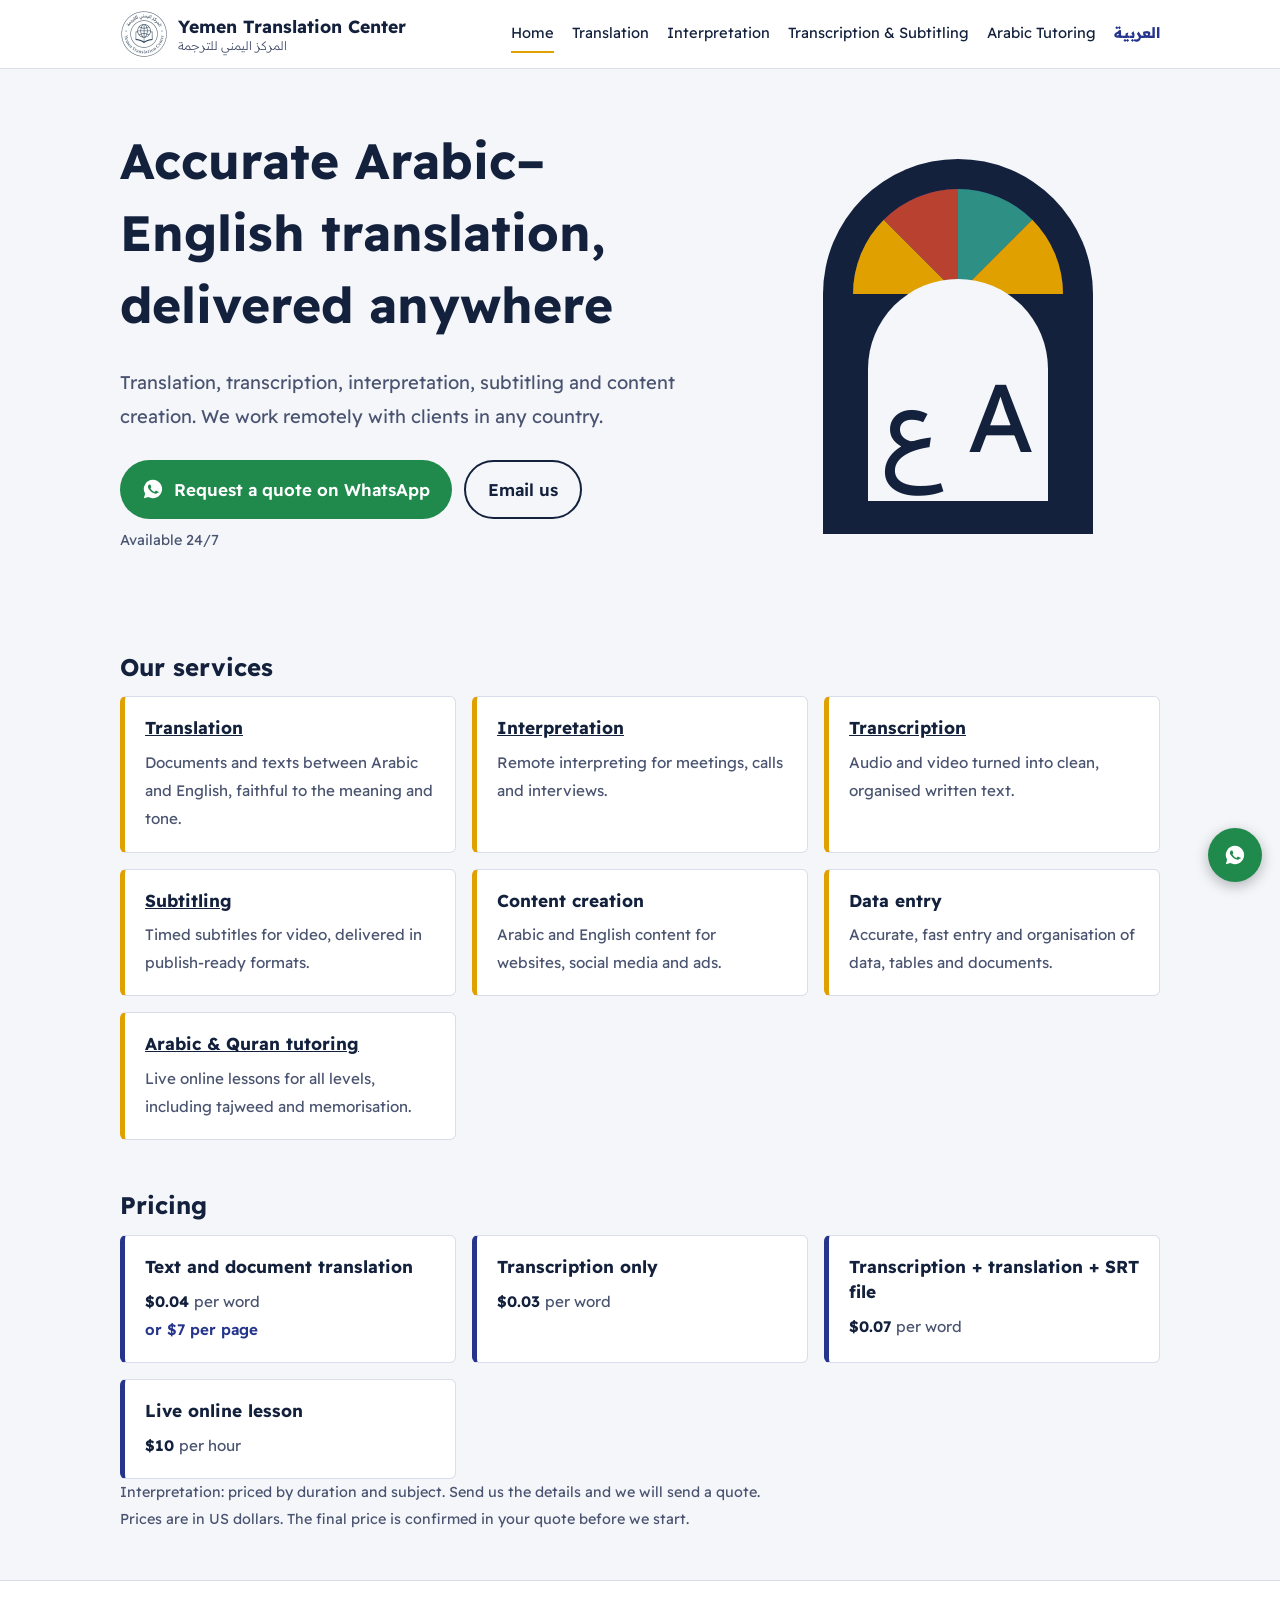
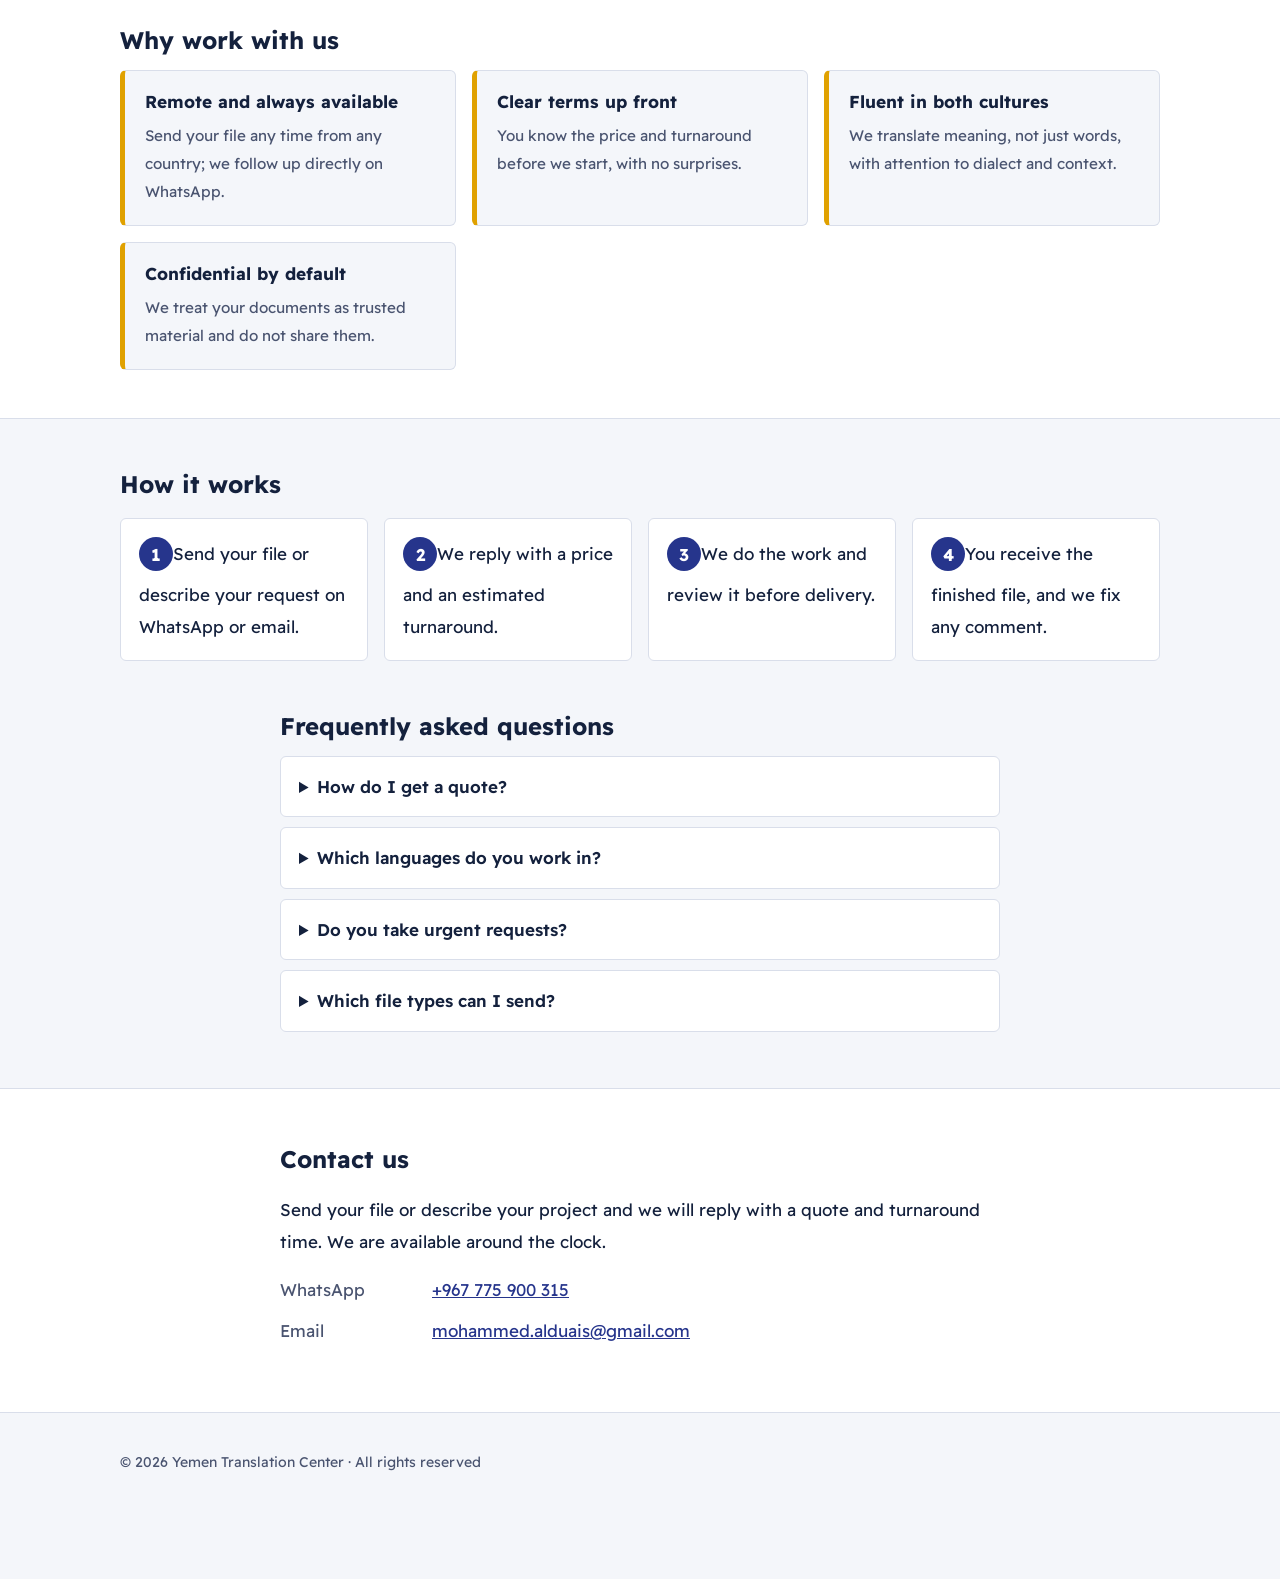
==== en/index.html @ b62b2323 "Launch bilingual Yemen Translation Center website" ====
<!doctype html>
<html lang="en" dir="ltr">
<head><meta charset="utf-8"><meta name="viewport" content="width=device-width, initial-scale=1">
<title>Yemen Translation Center | Arabic–English Translation, Transcription &amp; Interpretation</title><meta name="description" content="Professional Arabic–English translation, transcription, remote interpretation, subtitling, content creation and data entry, available 24/7. Request a quote on WhatsApp.">
<link rel="canonical" href="https://duaistranslations.github.io/DTC/en/"><link rel="alternate" hreflang="ar" href="https://duaistranslations.github.io/DTC/"><link rel="alternate" hreflang="en" href="https://duaistranslations.github.io/DTC/en/"><link rel="alternate" hreflang="x-default" href="https://duaistranslations.github.io/DTC/">
<meta property="og:type" content="website"><meta property="og:title" content="Yemen Translation Center | Arabic–English Translation, Transcription &amp; Interpretation"><meta property="og:description" content="Professional Arabic–English translation, transcription, remote interpretation, subtitling, content creation and data entry, available 24/7. Request a quote on WhatsApp."><meta property="og:url" content="https://duaistranslations.github.io/DTC/en/"><meta property="og:locale" content="en_US">
<meta name="theme-color" content="#14213D"><link rel="icon" href="../favicon.svg" type="image/svg+xml"><link rel="apple-touch-icon" href="../apple-touch-icon.png"><meta property="og:image" content="https://duaistranslations.github.io/DTC/logo.png">
<link rel="preconnect" href="https://fonts.googleapis.com"><link rel="preconnect" href="https://fonts.gstatic.com" crossorigin>
<link rel="stylesheet" href="https://fonts.googleapis.com/css2?family=Readex+Pro:wght@300;400;600;700&display=swap">
<link rel="stylesheet" href="../style.css"><script type="application/ld+json">{"@context": "https://schema.org", "@type": "ProfessionalService", "name": "Yemen Translation Center", "alternateName": "المركز اليمني للترجمة", "url": "https://duaistranslations.github.io/DTC/", "email": "mohammed.alduais@gmail.com", "telephone": "+967775900315", "availableLanguage": ["Arabic", "English"], "areaServed": "Worldwide", "priceRange": "$0.03-$0.07 per word; $10 per hour (lessons)", "currenciesAccepted": "USD", "description": "Professional Arabic–English translation, transcription, remote interpretation, subtitling, content creation and data entry, available 24/7. Request a quote on WhatsApp.", "openingHours": "Mo-Su 00:00-23:59", "knowsAbout": ["Translation", "Interpretation", "Transcription", "Subtitling", "Arabic language tutoring"]}</script><script type="application/ld+json">{"@context": "https://schema.org", "@type": "FAQPage", "mainEntity": [{"@type": "Question", "name": "How do I get a quote?", "acceptedAnswer": {"@type": "Answer", "text": "Send the file or a description of the project on WhatsApp or email. We reply with a price and turnaround, Written translation is $0.04 per word or $7 per page, transcription only is $0.03 per word, transcription with translation and an SRT file is $0.07 per word, and Arabic lessons are $10 per hour."}}, {"@type": "Question", "name": "Which languages do you work in?", "acceptedAnswer": {"@type": "Answer", "text": "Arabic and English. For other languages, message us and we will tell you what we can do."}}, {"@type": "Question", "name": "Do you take urgent requests?", "acceptedAnswer": {"@type": "Answer", "text": "Yes, we are available around the clock. Please state your deadline in your message."}}, {"@type": "Question", "name": "Which file types can I send?", "acceptedAnswer": {"@type": "Answer", "text": "Word, PDF, PowerPoint, Excel and clear images of documents, as well as audio and video files for transcription and subtitling."}}]}</script></head>
<body><a class="skip" href="#main">Skip to content</a>
<header class="top"><div class="wrap bar"><a class="brand" href="./"><img src="../logo-header.png" width="48" height="48" alt=""><span><b>Yemen Translation Center</b><small>المركز اليمني للترجمة</small></span></a>
<nav aria-label="Main"><a href="./" aria-current="page">Home</a><a href="translation/">Translation</a><a href="interpretation/">Interpretation</a><a href="transcription/">Transcription &amp; Subtitling</a><a href="tutoring/">Arabic Tutoring</a><a class="lang" href="../" hreflang="ar" lang="ar">العربية</a></nav></div></header>
<main id="main"><section class="hero"><div class="wrap hero-grid"><div>
<h1>Accurate Arabic–English translation, delivered anywhere</h1><p class="lead">Translation, transcription, interpretation, subtitling and content creation. We work remotely with clients in any country.</p>
<p class="btns"><a class="btn" href="https://wa.me/967775900315?text=Hello%2C%20I%20would%20like%20a%20quote%20for%3A%20"><svg viewBox="0 0 24 24" width="22" height="22" aria-hidden="true"><path fill="currentColor" d="M12 2a10 10 0 0 0-8.6 15.1L2 22l5-1.3A10 10 0 1 0 12 2zm5.2 13.9c-.2.6-1.300 1.200-1.800 1.200-.5.1-1 .2-3.200-.7-2.700-1.100-4.400-3.800-4.600-4-.1-.2-1.100-1.500-1.100-2.800s.7-2 1-2.300c.2-.3.500-.3.700-.3h.5c.2 0 .4 0 .6.500l.8 2c.1.2.1.4 0 .5l-.3.500-.4.400c-.1.200-.3.300-.1.600.2.300.8 1.300 1.700 2.100 1.200 1 2.100 1.300 2.400 1.500.3.100.5.100.6-.1l.9-1.100c.2-.3.400-.2.700-.1l1.900.9c.3.100.5.200.5.300.1.200.1.800-.1 1.400z"/></svg><span>Request a quote on WhatsApp</span></a><a class="btn ghost" href="mailto:mohammed.alduais@gmail.com">Email us</a></p>
<p class="note">Available 24/7</p></div><svg class="arch" viewBox="0 0 200 260" aria-hidden="true" focusable="false">
<path d="M10 260V100a90 90 0 0 1 180 0v160z" fill="#14213D"/>
<g transform="translate(100 100)">
<path d="M-70 0a70 70 0 0 1 140 0z" fill="#26358C"/>
<path d="M0 0L-70 0A70 70 0 0 1 -49.5 -49.5z" fill="#E0A100"/>
<path d="M0 0L-49.5 -49.5A70 70 0 0 1 0 -70z" fill="#B8412F"/>
<path d="M0 0L0 -70A70 70 0 0 1 49.5 -49.5z" fill="#2E8F84"/>
<path d="M0 0L49.5 -49.5A70 70 0 0 1 70 0z" fill="#E0A100"/>
</g>
<path d="M40 238V150a60 60 0 0 1 120 0v88z" fill="#F4F6FA"/>
<text x="100" y="205" text-anchor="middle" font-size="64" font-family="Readex Pro,Tahoma,sans-serif" fill="#14213D">ع A</text>
</svg></div></section><section class="wrap"><h2>Our services</h2><ul class="grid"><li><h3><a href="translation/">Translation</a></h3><p>Documents and texts between Arabic and English, faithful to the meaning and tone.</p></li><li><h3><a href="interpretation/">Interpretation</a></h3><p>Remote interpreting for meetings, calls and interviews.</p></li><li><h3><a href="transcription/">Transcription</a></h3><p>Audio and video turned into clean, organised written text.</p></li><li><h3><a href="transcription/">Subtitling</a></h3><p>Timed subtitles for video, delivered in publish-ready formats.</p></li><li><h3>Content creation</h3><p>Arabic and English content for websites, social media and ads.</p></li><li><h3>Data entry</h3><p>Accurate, fast entry and organisation of data, tables and documents.</p></li><li><h3><a href="tutoring/">Arabic &amp; Quran tutoring</a></h3><p>Live online lessons for all levels, including tajweed and memorisation.</p></li></ul></section><section class="wrap"><h2>Pricing</h2><ul class="grid prices"><li><h3>Text and document translation</h3><p class="price"><bdi dir="ltr">$0.04</bdi> <span>per word</span></p><p class="alt">or $7 per page</p></li><li><h3>Transcription only</h3><p class="price"><bdi dir="ltr">$0.03</bdi> <span>per word</span></p></li><li><h3>Transcription + translation + SRT file</h3><p class="price"><bdi dir="ltr">$0.07</bdi> <span>per word</span></p></li><li><h3>Live online lesson</h3><p class="price"><bdi dir="ltr">$10</bdi> <span>per hour</span></p></li></ul><p class="note">Interpretation: priced by duration and subject. Send us the details and we will send a quote.</p><p class="note">Prices are in US dollars. The final price is confirmed in your quote before we start.</p></section><section class="band"><div class="wrap"><h2>Why work with us</h2><ul class="grid two"><li><h3>Remote and always available</h3><p>Send your file any time from any country; we follow up directly on WhatsApp.</p></li><li><h3>Clear terms up front</h3><p>You know the price and turnaround before we start, with no surprises.</p></li><li><h3>Fluent in both cultures</h3><p>We translate meaning, not just words, with attention to dialect and context.</p></li><li><h3>Confidential by default</h3><p>We treat your documents as trusted material and do not share them.</p></li></ul></div></section><section class="wrap"><h2>How it works</h2><ol class="steps"><li>Send your file or describe your request on WhatsApp or email.</li><li>We reply with a price and an estimated turnaround.</li><li>We do the work and review it before delivery.</li><li>You receive the finished file, and we fix any comment.</li></ol></section><section class="wrap narrow"><h2>Frequently asked questions</h2><details><summary>How do I get a quote?</summary><p>Send the file or a description of the project on WhatsApp or email. We reply with a price and turnaround, Written translation is $0.04 per word or $7 per page, transcription only is $0.03 per word, transcription with translation and an SRT file is $0.07 per word, and Arabic lessons are $10 per hour.</p></details><details><summary>Which languages do you work in?</summary><p>Arabic and English. For other languages, message us and we will tell you what we can do.</p></details><details><summary>Do you take urgent requests?</summary><p>Yes, we are available around the clock. Please state your deadline in your message.</p></details><details><summary>Which file types can I send?</summary><p>Word, PDF, PowerPoint, Excel and clear images of documents, as well as audio and video files for transcription and subtitling.</p></details></section><section class="band contact" id="contact"><div class="wrap narrow"><h2>Contact us</h2><p>Send your file or describe your project and we will reply with a quote and turnaround time. We are available around the clock.</p>
<ul class="contact-list"><li><span>WhatsApp</span><a href="https://wa.me/967775900315?text=Hello%2C%20I%20would%20like%20a%20quote%20for%3A%20" dir="ltr">+967 775 900 315</a></li>
<li><span>Email</span><a href="mailto:mohammed.alduais@gmail.com" dir="ltr">mohammed.alduais@gmail.com</a></li></ul></div></section></main>
<footer><div class="wrap"><p>© 2026 Yemen Translation Center · All rights reserved</p></div></footer>
<a class="fab" href="https://wa.me/967775900315?text=Hello%2C%20I%20would%20like%20a%20quote%20for%3A%20" aria-label="WhatsApp"><svg viewBox="0 0 24 24" width="22" height="22" aria-hidden="true"><path fill="currentColor" d="M12 2a10 10 0 0 0-8.6 15.1L2 22l5-1.3A10 10 0 1 0 12 2zm5.2 13.9c-.2.6-1.300 1.200-1.800 1.200-.5.1-1 .2-3.200-.7-2.700-1.100-4.400-3.800-4.600-4-.1-.2-1.100-1.500-1.100-2.800s.7-2 1-2.300c.2-.3.500-.3.700-.3h.5c.2 0 .4 0 .6.500l.8 2c.1.2.1.4 0 .5l-.3.500-.4.400c-.1.200-.3.300-.1.600.2.300.8 1.300 1.700 2.100 1.200 1 2.100 1.300 2.400 1.500.3.100.5.100.6-.1l.9-1.100c.2-.3.400-.2.700-.1l1.900.9c.3.100.5.200.5.300.1.200.1.800-.1 1.400z"/></svg></a>
</body></html>
---- style.css ----
:root{--ink:#14213D;--ind:#26358C;--amber:#E0A100;--bg:#F4F6FA;--card:#fff;--line:#D9DEEA;--mute:#4A5470;--wa:#1F8A4C}
@media(prefers-color-scheme:dark){:root{--ink:#EDF0F8;--ind:#9DB0FF;--bg:#0F1628;--card:#18213A;--line:#2B3656;--mute:#AAB3CC}}
*{box-sizing:border-box}html{scroll-behavior:smooth}
body{margin:0;background:var(--bg);color:var(--ink);font-family:"Readex Pro",Tahoma,"Segoe UI",system-ui,sans-serif;line-height:1.85;font-size:17px}
.wrap{max-width:1080px;margin-inline:auto;padding-inline:20px}.narrow{max-width:760px}
a{color:var(--ind)}a:focus-visible,summary:focus-visible,.btn:focus-visible{outline:3px solid var(--amber);outline-offset:3px}
.skip{position:absolute;inset-inline-start:-999px}.skip:focus{inset-inline-start:8px;top:8px;background:#fff;color:#000;padding:8px 12px;z-index:9}
.top{background:var(--card);border-bottom:1px solid var(--line);position:sticky;top:0;z-index:5}
.bar{display:flex;flex-wrap:wrap;align-items:center;justify-content:space-between;gap:6px 24px;padding-block:10px}
.brand{text-decoration:none;color:var(--ink);display:flex;align-items:center;gap:10px;line-height:1.3}.brand span{display:flex;flex-direction:column}.brand img{border-radius:50%;background:#fff}.brand b{font-size:1.1rem}.brand small{color:var(--mute);font-size:.75rem;font-weight:300}
nav{display:flex;flex-wrap:wrap;gap:2px 18px;font-size:.92rem}nav a{color:var(--ink);text-decoration:none;padding:4px 0;border-bottom:2px solid transparent}
nav a:hover,nav a[aria-current]{border-color:var(--amber)}nav .lang{font-weight:700;color:var(--ind)}
h1,h2,h3{line-height:1.45;margin:0 0 .5em}h1{font-size:clamp(1.9rem,4.6vw,3.1rem);font-weight:700}h2{font-size:1.5rem;margin-top:2em}h3{font-size:1.08rem}
.hero{padding:56px 0 48px}.hero-grid{display:grid;grid-template-columns:1.5fr 1fr;gap:32px;align-items:center}
.arch{width:100%;max-width:300px;justify-self:center}.lead{font-size:1.15rem;color:var(--mute);max-width:56ch}
.btns{display:flex;flex-wrap:wrap;gap:12px;margin:26px 0 8px}
.btn{display:inline-flex;gap:10px;align-items:center;background:var(--wa);color:#fff;text-decoration:none;font-weight:600;padding:12px 22px;border-radius:999px}
.btn:hover{filter:brightness(1.1)}.btn.ghost{background:transparent;color:var(--ink);border:2px solid var(--ink)}
.note{color:var(--mute);font-size:.9rem;margin:0}
.grid{list-style:none;margin:0;padding:0;display:grid;grid-template-columns:repeat(auto-fill,minmax(250px,1fr));gap:16px}.grid.two{grid-template-columns:repeat(auto-fill,minmax(320px,1fr))}
.grid li{background:var(--card);border:1px solid var(--line);border-inline-start:5px solid var(--amber);padding:18px 20px;border-radius:6px}
.grid li p{margin:0;color:var(--mute);font-size:.95rem}.grid h3 a{color:var(--ink)}
.prices li{border-inline-start-color:var(--ind)}.price{font-size:1.6rem;font-weight:700;color:var(--ink)!important;margin:4px 0}.price span{font-size:.95rem;font-weight:400;color:var(--mute)}.alt{font-weight:600;color:var(--ind)!important}
.band{background:var(--card);border-block:1px solid var(--line);margin-top:48px;padding-block:8px 48px}.band h2{margin-top:1.4em}
.band .grid li{background:var(--bg)}
.steps{counter-reset:s;list-style:none;padding:0;display:grid;grid-template-columns:repeat(auto-fit,minmax(200px,1fr));gap:16px}
.steps li{counter-increment:s;background:var(--card);border:1px solid var(--line);border-radius:6px;padding:18px}
.steps li::before{content:counter(s);display:inline-grid;place-items:center;width:34px;height:34px;border-radius:50%;background:var(--ind);color:#fff;font-weight:700;margin-bottom:8px}
details{background:var(--card);border:1px solid var(--line);border-radius:6px;margin-bottom:10px;padding:0 18px}summary{cursor:pointer;font-weight:600;padding:14px 0}details p{margin:0 0 14px;color:var(--mute)}
.pagehead{padding:48px 0 8px}.prose h2:first-child{margin-top:.5em}
.list{padding-inline-start:1.3em}.list li{margin-bottom:.4em}
.tablewrap{overflow-x:auto}table{border-collapse:collapse;width:100%;background:var(--card)}th,td{border:1px solid var(--line);padding:10px 14px;text-align:start;vertical-align:top}th{background:var(--ink);color:var(--bg)}
.chips{display:flex;flex-wrap:wrap;gap:10px}.chips a{border:1px solid var(--line);background:var(--card);padding:6px 16px;border-radius:999px;text-decoration:none}
.contact{margin-top:56px;padding-block:20px 48px}.contact-list{list-style:none;padding:0;display:grid;gap:10px}
.contact-list li{display:flex;flex-wrap:wrap;gap:6px 16px;align-items:baseline}.contact-list span{min-width:8em;color:var(--mute)}
footer{padding:22px 0 90px;color:var(--mute);font-size:.88rem}
.fab{position:fixed;inset-inline-end:18px;bottom:18px;width:54px;height:54px;border-radius:50%;background:var(--wa);color:#fff;display:grid;place-items:center;box-shadow:0 4px 14px rgba(0,0,0,.28)}
@media(max-width:760px){.hero-grid{grid-template-columns:1fr}.arch{max-width:200px;order:-1}body{font-size:16px}}
@media(prefers-reduced-motion:reduce){html{scroll-behavior:auto}}
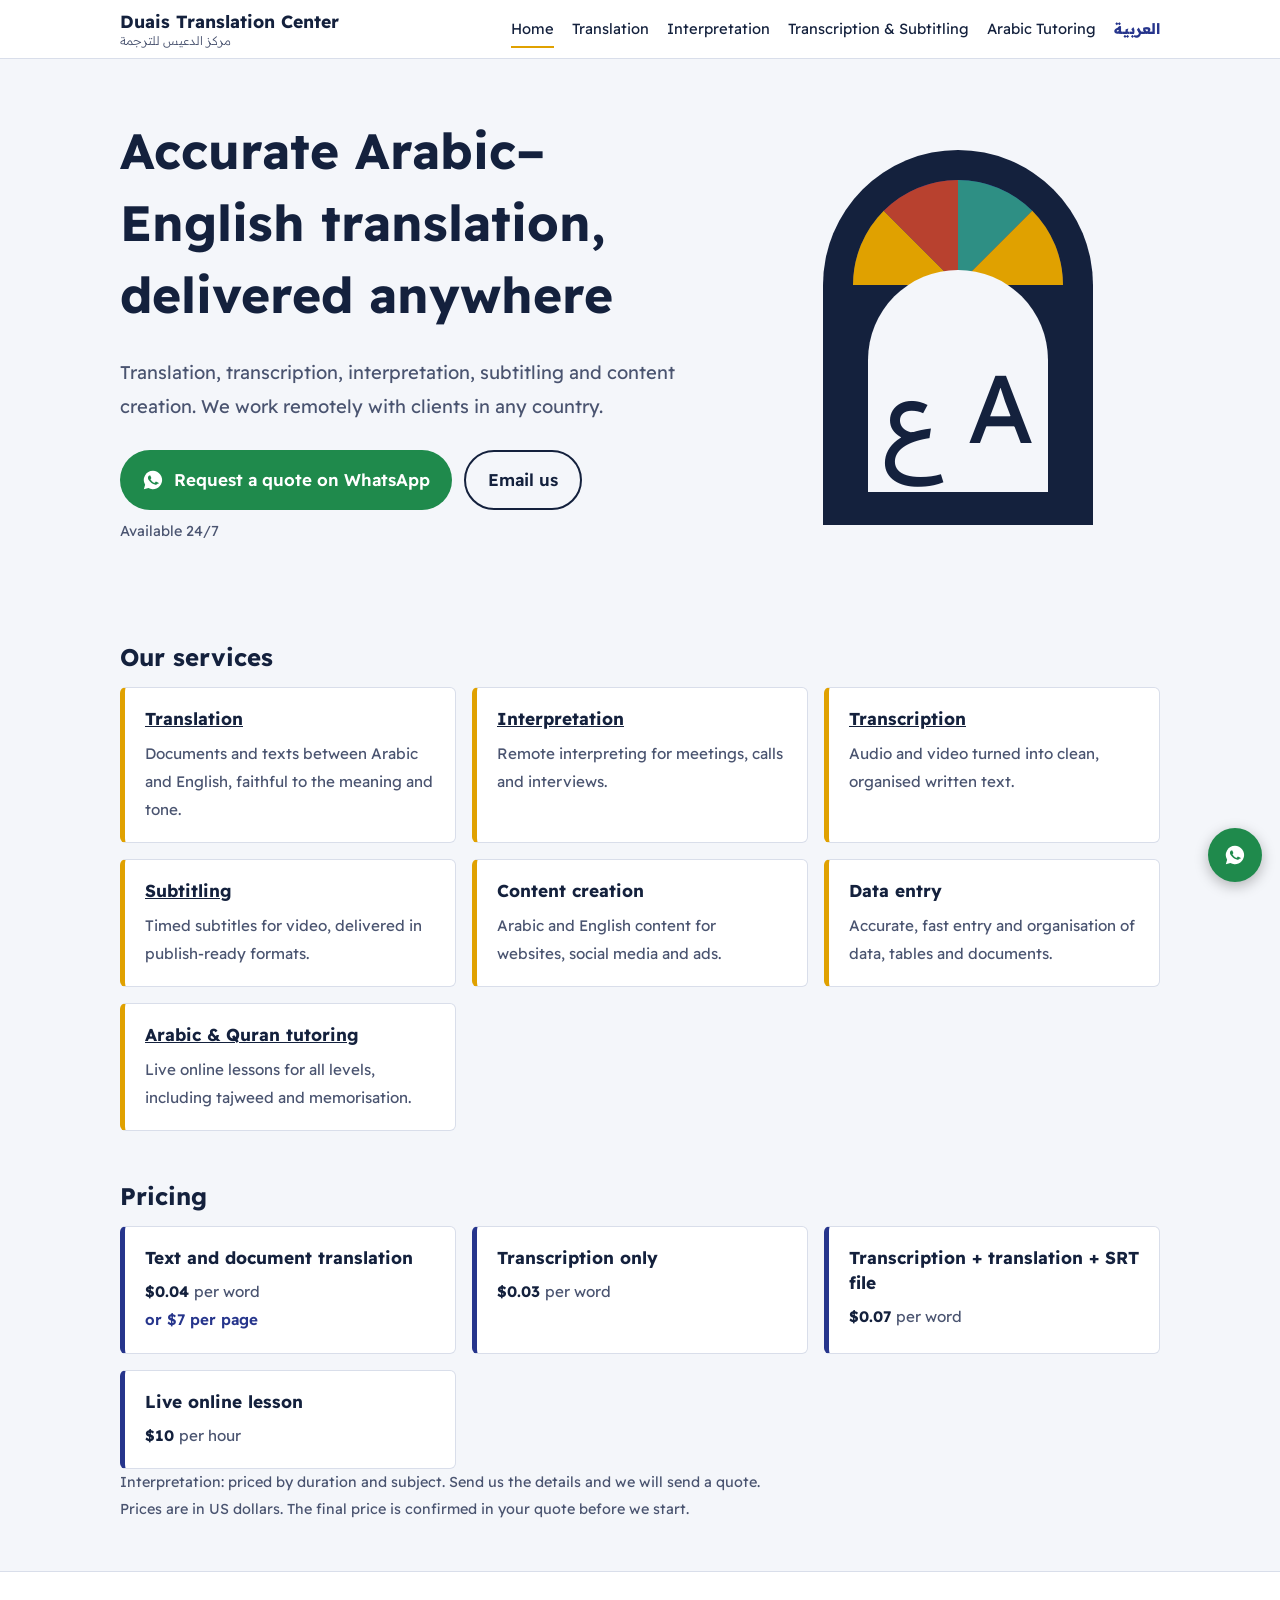
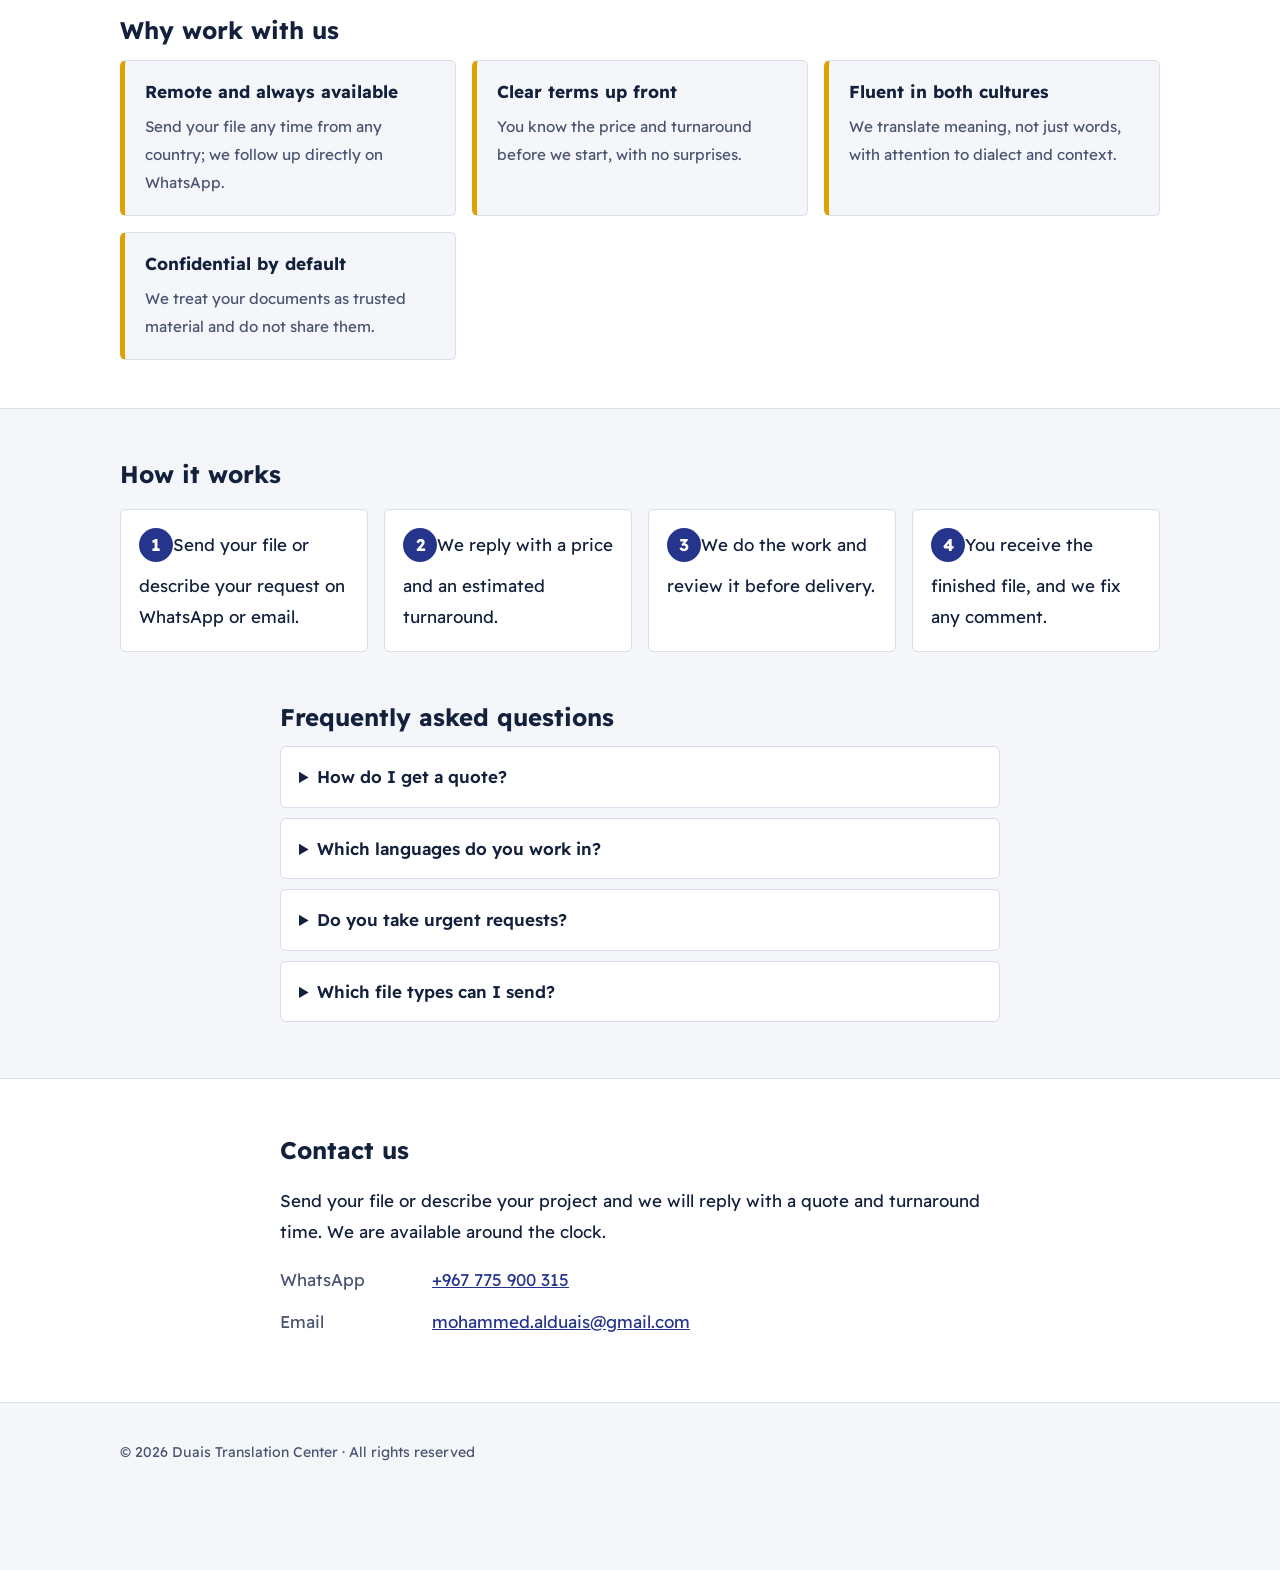
==== commit c6a8211b: "Rename to Duais Translation Center (مركز الدعيس للترجمة)" ====
--- a/en/index.html
+++ b/en/index.html
@@ -1,15 +1,15 @@
 <!doctype html>
 <html lang="en" dir="ltr">
 <head><meta charset="utf-8"><meta name="viewport" content="width=device-width, initial-scale=1">
-<title>Yemen Translation Center | Arabic–English Translation, Transcription &amp; Interpretation</title><meta name="description" content="Professional Arabic–English translation, transcription, remote interpretation, subtitling, content creation and data entry, available 24/7. Request a quote on WhatsApp.">
+<title>Duais Translation Center | Arabic–English Translation, Transcription &amp; Interpretation</title><meta name="description" content="Professional Arabic–English translation, transcription, remote interpretation, subtitling, content creation and data entry, available 24/7. Request a quote on WhatsApp.">
 <link rel="canonical" href="https://duaistranslations.github.io/DTC/en/"><link rel="alternate" hreflang="ar" href="https://duaistranslations.github.io/DTC/"><link rel="alternate" hreflang="en" href="https://duaistranslations.github.io/DTC/en/"><link rel="alternate" hreflang="x-default" href="https://duaistranslations.github.io/DTC/">
-<meta property="og:type" content="website"><meta property="og:title" content="Yemen Translation Center | Arabic–English Translation, Transcription &amp; Interpretation"><meta property="og:description" content="Professional Arabic–English translation, transcription, remote interpretation, subtitling, content creation and data entry, available 24/7. Request a quote on WhatsApp."><meta property="og:url" content="https://duaistranslations.github.io/DTC/en/"><meta property="og:locale" content="en_US">
-<meta name="theme-color" content="#14213D"><link rel="icon" href="../favicon.svg" type="image/svg+xml"><link rel="apple-touch-icon" href="../apple-touch-icon.png"><meta property="og:image" content="https://duaistranslations.github.io/DTC/logo.png">
+<meta property="og:type" content="website"><meta property="og:title" content="Duais Translation Center | Arabic–English Translation, Transcription &amp; Interpretation"><meta property="og:description" content="Professional Arabic–English translation, transcription, remote interpretation, subtitling, content creation and data entry, available 24/7. Request a quote on WhatsApp."><meta property="og:url" content="https://duaistranslations.github.io/DTC/en/"><meta property="og:locale" content="en_US">
+<meta name="theme-color" content="#14213D"><link rel="icon" href="../favicon.svg" type="image/svg+xml">
 <link rel="preconnect" href="https://fonts.googleapis.com"><link rel="preconnect" href="https://fonts.gstatic.com" crossorigin>
 <link rel="stylesheet" href="https://fonts.googleapis.com/css2?family=Readex+Pro:wght@300;400;600;700&display=swap">
-<link rel="stylesheet" href="../style.css"><script type="application/ld+json">{"@context": "https://schema.org", "@type": "ProfessionalService", "name": "Yemen Translation Center", "alternateName": "المركز اليمني للترجمة", "url": "https://duaistranslations.github.io/DTC/", "email": "mohammed.alduais@gmail.com", "telephone": "+967775900315", "availableLanguage": ["Arabic", "English"], "areaServed": "Worldwide", "priceRange": "$0.03-$0.07 per word; $10 per hour (lessons)", "currenciesAccepted": "USD", "description": "Professional Arabic–English translation, transcription, remote interpretation, subtitling, content creation and data entry, available 24/7. Request a quote on WhatsApp.", "openingHours": "Mo-Su 00:00-23:59", "knowsAbout": ["Translation", "Interpretation", "Transcription", "Subtitling", "Arabic language tutoring"]}</script><script type="application/ld+json">{"@context": "https://schema.org", "@type": "FAQPage", "mainEntity": [{"@type": "Question", "name": "How do I get a quote?", "acceptedAnswer": {"@type": "Answer", "text": "Send the file or a description of the project on WhatsApp or email. We reply with a price and turnaround, Written translation is $0.04 per word or $7 per page, transcription only is $0.03 per word, transcription with translation and an SRT file is $0.07 per word, and Arabic lessons are $10 per hour."}}, {"@type": "Question", "name": "Which languages do you work in?", "acceptedAnswer": {"@type": "Answer", "text": "Arabic and English. For other languages, message us and we will tell you what we can do."}}, {"@type": "Question", "name": "Do you take urgent requests?", "acceptedAnswer": {"@type": "Answer", "text": "Yes, we are available around the clock. Please state your deadline in your message."}}, {"@type": "Question", "name": "Which file types can I send?", "acceptedAnswer": {"@type": "Answer", "text": "Word, PDF, PowerPoint, Excel and clear images of documents, as well as audio and video files for transcription and subtitling."}}]}</script></head>
+<link rel="stylesheet" href="../style.css"><script type="application/ld+json">{"@context": "https://schema.org", "@type": "ProfessionalService", "name": "Duais Translation Center", "alternateName": "مركز الدعيس للترجمة", "url": "https://duaistranslations.github.io/DTC/", "email": "mohammed.alduais@gmail.com", "telephone": "+967775900315", "availableLanguage": ["Arabic", "English"], "areaServed": "Worldwide", "priceRange": "$0.03-$0.07 per word; $10 per hour (lessons)", "currenciesAccepted": "USD", "description": "Professional Arabic–English translation, transcription, remote interpretation, subtitling, content creation and data entry, available 24/7. Request a quote on WhatsApp.", "openingHours": "Mo-Su 00:00-23:59", "knowsAbout": ["Translation", "Interpretation", "Transcription", "Subtitling", "Arabic language tutoring"]}</script><script type="application/ld+json">{"@context": "https://schema.org", "@type": "FAQPage", "mainEntity": [{"@type": "Question", "name": "How do I get a quote?", "acceptedAnswer": {"@type": "Answer", "text": "Send the file or a description of the project on WhatsApp or email. We reply with a price and turnaround, Written translation is $0.04 per word or $7 per page, transcription only is $0.03 per word, transcription with translation and an SRT file is $0.07 per word, and Arabic lessons are $10 per hour."}}, {"@type": "Question", "name": "Which languages do you work in?", "acceptedAnswer": {"@type": "Answer", "text": "Arabic and English. For other languages, message us and we will tell you what we can do."}}, {"@type": "Question", "name": "Do you take urgent requests?", "acceptedAnswer": {"@type": "Answer", "text": "Yes, we are available around the clock. Please state your deadline in your message."}}, {"@type": "Question", "name": "Which file types can I send?", "acceptedAnswer": {"@type": "Answer", "text": "Word, PDF, PowerPoint, Excel and clear images of documents, as well as audio and video files for transcription and subtitling."}}]}</script></head>
 <body><a class="skip" href="#main">Skip to content</a>
-<header class="top"><div class="wrap bar"><a class="brand" href="./"><img src="../logo-header.png" width="48" height="48" alt=""><span><b>Yemen Translation Center</b><small>المركز اليمني للترجمة</small></span></a>
+<header class="top"><div class="wrap bar"><a class="brand" href="./"><span><b>Duais Translation Center</b><small>مركز الدعيس للترجمة</small></span></a>
 <nav aria-label="Main"><a href="./" aria-current="page">Home</a><a href="translation/">Translation</a><a href="interpretation/">Interpretation</a><a href="transcription/">Transcription &amp; Subtitling</a><a href="tutoring/">Arabic Tutoring</a><a class="lang" href="../" hreflang="ar" lang="ar">العربية</a></nav></div></header>
 <main id="main"><section class="hero"><div class="wrap hero-grid"><div>
 <h1>Accurate Arabic–English translation, delivered anywhere</h1><p class="lead">Translation, transcription, interpretation, subtitling and content creation. We work remotely with clients in any country.</p>
@@ -28,6 +28,6 @@
 </svg></div></section><section class="wrap"><h2>Our services</h2><ul class="grid"><li><h3><a href="translation/">Translation</a></h3><p>Documents and texts between Arabic and English, faithful to the meaning and tone.</p></li><li><h3><a href="interpretation/">Interpretation</a></h3><p>Remote interpreting for meetings, calls and interviews.</p></li><li><h3><a href="transcription/">Transcription</a></h3><p>Audio and video turned into clean, organised written text.</p></li><li><h3><a href="transcription/">Subtitling</a></h3><p>Timed subtitles for video, delivered in publish-ready formats.</p></li><li><h3>Content creation</h3><p>Arabic and English content for websites, social media and ads.</p></li><li><h3>Data entry</h3><p>Accurate, fast entry and organisation of data, tables and documents.</p></li><li><h3><a href="tutoring/">Arabic &amp; Quran tutoring</a></h3><p>Live online lessons for all levels, including tajweed and memorisation.</p></li></ul></section><section class="wrap"><h2>Pricing</h2><ul class="grid prices"><li><h3>Text and document translation</h3><p class="price"><bdi dir="ltr">$0.04</bdi> <span>per word</span></p><p class="alt">or $7 per page</p></li><li><h3>Transcription only</h3><p class="price"><bdi dir="ltr">$0.03</bdi> <span>per word</span></p></li><li><h3>Transcription + translation + SRT file</h3><p class="price"><bdi dir="ltr">$0.07</bdi> <span>per word</span></p></li><li><h3>Live online lesson</h3><p class="price"><bdi dir="ltr">$10</bdi> <span>per hour</span></p></li></ul><p class="note">Interpretation: priced by duration and subject. Send us the details and we will send a quote.</p><p class="note">Prices are in US dollars. The final price is confirmed in your quote before we start.</p></section><section class="band"><div class="wrap"><h2>Why work with us</h2><ul class="grid two"><li><h3>Remote and always available</h3><p>Send your file any time from any country; we follow up directly on WhatsApp.</p></li><li><h3>Clear terms up front</h3><p>You know the price and turnaround before we start, with no surprises.</p></li><li><h3>Fluent in both cultures</h3><p>We translate meaning, not just words, with attention to dialect and context.</p></li><li><h3>Confidential by default</h3><p>We treat your documents as trusted material and do not share them.</p></li></ul></div></section><section class="wrap"><h2>How it works</h2><ol class="steps"><li>Send your file or describe your request on WhatsApp or email.</li><li>We reply with a price and an estimated turnaround.</li><li>We do the work and review it before delivery.</li><li>You receive the finished file, and we fix any comment.</li></ol></section><section class="wrap narrow"><h2>Frequently asked questions</h2><details><summary>How do I get a quote?</summary><p>Send the file or a description of the project on WhatsApp or email. We reply with a price and turnaround, Written translation is $0.04 per word or $7 per page, transcription only is $0.03 per word, transcription with translation and an SRT file is $0.07 per word, and Arabic lessons are $10 per hour.</p></details><details><summary>Which languages do you work in?</summary><p>Arabic and English. For other languages, message us and we will tell you what we can do.</p></details><details><summary>Do you take urgent requests?</summary><p>Yes, we are available around the clock. Please state your deadline in your message.</p></details><details><summary>Which file types can I send?</summary><p>Word, PDF, PowerPoint, Excel and clear images of documents, as well as audio and video files for transcription and subtitling.</p></details></section><section class="band contact" id="contact"><div class="wrap narrow"><h2>Contact us</h2><p>Send your file or describe your project and we will reply with a quote and turnaround time. We are available around the clock.</p>
 <ul class="contact-list"><li><span>WhatsApp</span><a href="https://wa.me/967775900315?text=Hello%2C%20I%20would%20like%20a%20quote%20for%3A%20" dir="ltr">+967 775 900 315</a></li>
 <li><span>Email</span><a href="mailto:mohammed.alduais@gmail.com" dir="ltr">mohammed.alduais@gmail.com</a></li></ul></div></section></main>
-<footer><div class="wrap"><p>© 2026 Yemen Translation Center · All rights reserved</p></div></footer>
+<footer><div class="wrap"><p>© 2026 Duais Translation Center · All rights reserved</p></div></footer>
 <a class="fab" href="https://wa.me/967775900315?text=Hello%2C%20I%20would%20like%20a%20quote%20for%3A%20" aria-label="WhatsApp"><svg viewBox="0 0 24 24" width="22" height="22" aria-hidden="true"><path fill="currentColor" d="M12 2a10 10 0 0 0-8.6 15.1L2 22l5-1.3A10 10 0 1 0 12 2zm5.2 13.9c-.2.6-1.300 1.200-1.800 1.200-.5.1-1 .2-3.200-.7-2.700-1.100-4.400-3.800-4.600-4-.1-.2-1.100-1.500-1.100-2.800s.7-2 1-2.300c.2-.3.500-.3.700-.3h.5c.2 0 .4 0 .6.500l.8 2c.1.2.1.4 0 .5l-.3.500-.4.400c-.1.200-.3.300-.1.600.2.300.8 1.300 1.700 2.100 1.200 1 2.100 1.300 2.400 1.500.3.100.5.100.6-.1l.9-1.100c.2-.3.400-.2.700-.1l1.900.9c.3.100.5.200.5.300.1.200.1.800-.1 1.400z"/></svg></a>
 </body></html>
